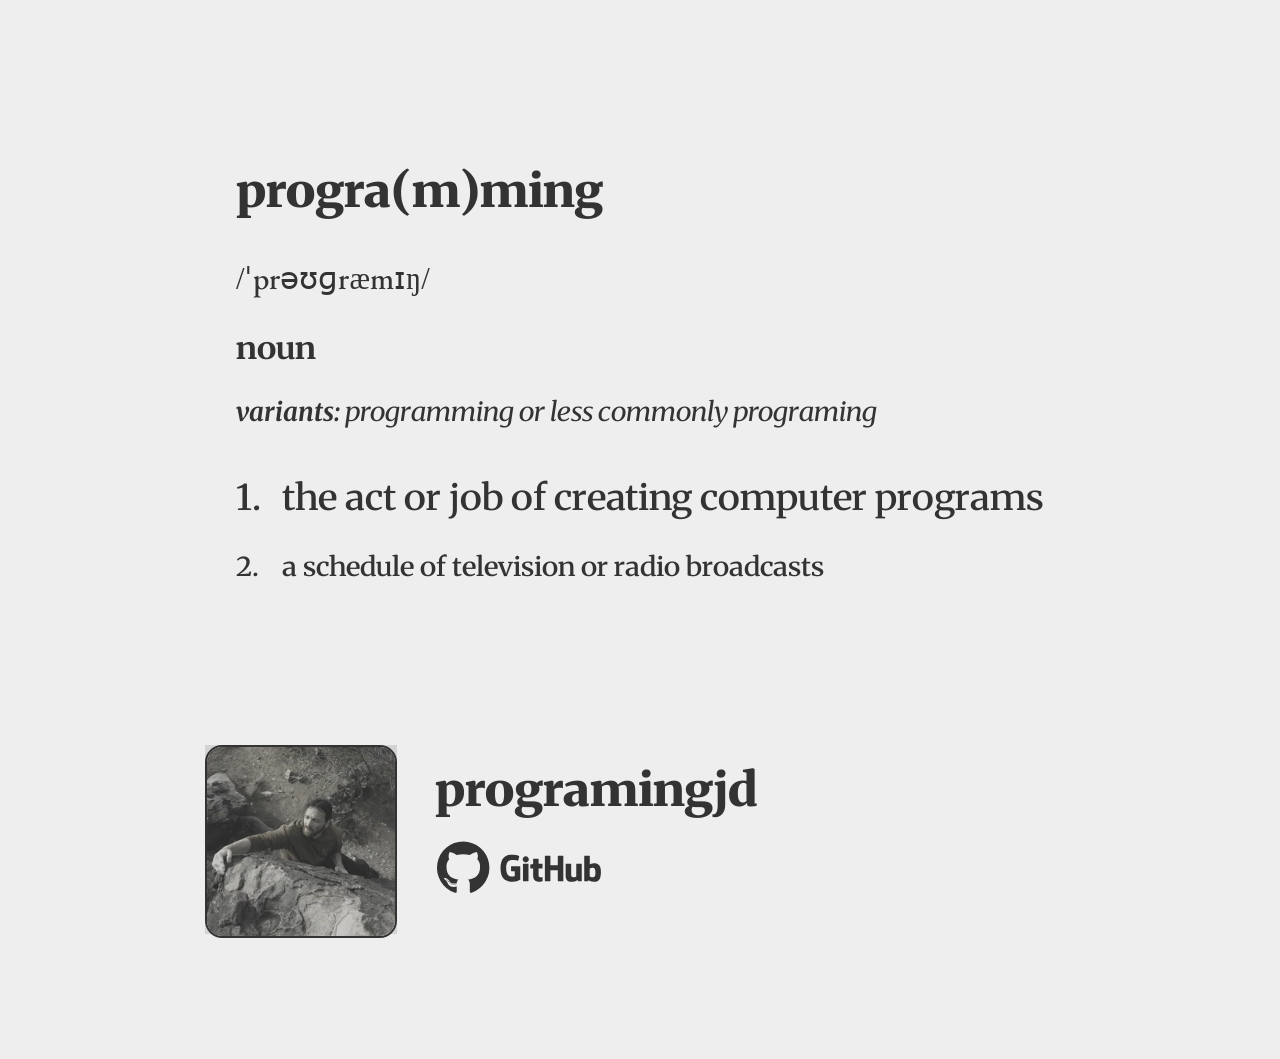
==== index.html @ fe1ec1c2 "optimize load" ====
<!DOCTYPE html>
<html lang="en">
<head>
<meta charset="UTF-8">
<title>programingjd</title>
<meta name="theme-color" content="#661723">
<meta name="description" content="programingjd profile"/>
<meta name="viewport" content="width=device-width, initial-scale=1.0">
<meta name="google" content="notranslate">
<link rel="icon" href="favicon.ico" sizes="16x16">
<link rel="icon" href="favicon.png" sizes="32x32" type="image/png">
<link rel="apple-touch-icon" href="apple.png">
<link rel="manifest" href="/manifest.json">
<link rel="canonical" href="https://about.programingjd.me">
<style>
:root{color-scheme:dark light only;--fg:#ccc;--bg:#222;--adj:0}
@media(prefers-color-scheme:light){:root{--fg:#333;--bg:#eee;--adj:100}}
*{margin:0;padding:0;box-sizing:border-box}
html{width:100%;height:100%;font:clamp(12pt, 2vmin + 1vmax, 24pt) sans-serif;background:var(--bg);color:var(--fg)}
body{min-height:100%;padding:4rem 2rem;display:grid;grid-template-rows:1fr 12ch;gap:6ch;place-content:center}
body>section:first-child{display:grid;place-content:center}
body>section:last-of-type{display:grid;gap:1ch;
  grid-template:
  "a b" 5ch
  "a c" 5ch / 12ch 1fr
}
.custom-font{position:relative}
.custom-font:after{pointer-events:none;position:absolute;content:'';inset:0;background:var(--bg);opacity:1;transition:opacity 600ms ease-in}
/*.custom-font{opacity:0;transition:opacity 600ms ease-in}*/
@media(prefers-reduced-motion:reduce){.custom-font{transition-duration:0ms}}
div[role="term"],section{padding:.5em 1rem}
div[role="term"],h1{font:900 1.5em 'merriweather';font-stretch:112%}
.phonetic{font:500 1em 'ebgaramond'}
.classification{font:700 1em 'merriweather';font-stretch:112%}
.variants{font:calc(300 + var(--adj)) .85em 'merriweather-ital';font-stretch:112%}
div[role="definition"]{font:500 1em 'merriweather';font-stretch:112%}
section>span{font-weight:700;font-stretch:100%}
section{font-weight:calc(200 + var(--adj));counter-reset:dd}
div[role="definition"]{position:relative;counter-increment:dd;padding:.5em 0 .5em 1.5rem}
div[role="definition"]:before{content:counter(dd) ".";position:absolute;left:0}
div[role="definition"]:first-child{font-size:1.15em}
div[role="definition"]:not(:first-child){font-size:.85em}
picture,img{width:auto;height:100%;aspect-ratio:1;background:rgba(127,127,127,0.25);grid-area:a}
img{border:2px solid var(--fg);box-sizing:content-box;border-radius:1ch}
h1{grid-area:b;padding:.5rem .25rem}
svg{height:4ch;width:auto;max-width:20vw}
svg{grid-area:c}
svg path{fill:var(--fg)}
</style>
<noscript><link rel="stylesheet" href="/style.css"></noscript>
</head>
<body class="custom-font">
<section>
<div>
<div role="term">progra(m)ming</div>
<section class="phonetic">/ˈprəʊɡræmɪŋ/</section>
<section class="classification">noun</section>
<section class="variants"><span>variants: </span>programming or less commonly programing</section>
<section class="definitions">
  <div role="definition">the act or job of creating computer programs</div>
  <div role="definition">a schedule of television or radio broadcasts</div>
</section>
</div>
</section>
<section>
<picture>
  <source srcset="/profile_muted_256.webp 256w, /profile_muted_128.webp 128w" sizes="(max-width:400px) 128px,(max-width:1080px) 256px,512px" type="image/webp">
  <source srcset="/profile_muted_256.jpg 256w, /profile_muted_128.jpg 128w" sizes="(max-width:400px) 128px,(max-width:1080px) 256px,512px" type="image/jpeg">
  <img src="data:," alt="muted profile picture">
</picture>
<div><h1>programingjd</h1>
<a href="https://github.com/programingjd" aria-label="github">
<svg xmlns="http://www.w3.org/2000/svg" viewBox="0 0 531 200" xml:space="preserve">
<path d="M268.3 94.3h-24.7c-.6 0-1.1.5-1.1 1.1v12c0 .7.5 1.2 1.1 1.2h9.7v15s-2.2.7-8.2.7c-7 0-16.8-2.5-16.8-24.2 0-21.6 10.2-24.4 19.8-24.4 8.3 0 12 1.4 14.2 2.2.7.2 1.4-.5 1.4-1.2l2.7-11.6a1 1 0 0 0-.4-1c-1-.6-6.6-3.7-20.9-3.7-16.4 0-33.3 7-33.3 40.6s19.3 38.6 35.6 38.6c13.5 0 21.6-5.7 21.6-5.7.4-.2.4-.7.4-.9V95.4c0-.6-.5-1.1-1.1-1.1zM395.2 64.4c0-.6-.5-1.2-1.2-1.2h-13.8c-.7 0-1.2.6-1.2 1.2v26.8h-21.6V64.4c0-.6-.5-1.2-1.1-1.2h-13.9c-.6 0-1.1.6-1.1 1.2V137c0 .6.5 1.1 1.1 1.1h13.9c.6 0 1.1-.5 1.1-1.1v-31H379v31c0 .6.5 1.1 1.1 1.1h14c.6 0 1-.5 1-1.1V64.4z"/>
<path d="M294.4 74c0-5-4-9.1-8.9-9.1-5 0-9 4-9 9s4 9 9 9 9-4 9-9zM293.4 121.7V88.2c0-.7-.5-1.2-1.1-1.2h-13.8c-.7 0-1.2.7-1.2 1.3v48c0 1.4.9 1.8 2 1.8h12.4c1.4 0 1.7-.7 1.7-1.8v-14.6z"/>
<path d="M447.9 87.1H434c-.6 0-1.1.5-1.1 1.2v35.6s-3.5 2.5-8.5 2.5-6.3-2.2-6.3-7.1v-31c0-.7-.5-1.2-1.1-1.2h-14c-.6 0-1.1.5-1.1 1.2v33.4c0 14.4 8 18 19 18 9.2 0 16.5-5.1 16.5-5.1s.3 2.6.5 3c.2.3.6.6 1 .6h8.9c.6 0 1.1-.6 1.1-1.2V88.3c0-.7-.5-1.2-1.1-1.2zM485.5 85.5c-7.8 0-13.1 3.5-13.1 3.5V64.4c0-.6-.5-1.2-1.2-1.2h-13.9c-.6 0-1.1.6-1.1 1.2V137c0 .6.5 1.1 1.1 1.1h9.7c.4 0 .7-.2 1-.6.2-.4.6-3.3.6-3.3s5.6 5.4 16.4 5.4c12.6 0 19.9-6.5 19.9-28.8s-11.6-25.3-19.4-25.3zm-5.4 40.9c-4.8-.2-8-2.3-8-2.3v-23s3.2-2 7-2.3c5-.5 9.8 1 9.8 12.8 0 12.5-2.2 15-8.8 14.8zM333.3 87h-10.4V73.3c0-.6-.3-.8-.9-.8h-14.2c-.5 0-.8.2-.8.7v14.3l-7.6 1.8c-.5.1-.8.6-.8 1.1v9c0 .6.5 1 1.1 1h7.3V122c0 15.9 11.2 17.5 18.7 17.5 3.5 0 7.6-1.1 8.3-1.4.4-.1.6-.6.6-1v-9.8c0-.7-.5-1.2-1.1-1.2l-3.8.2c-5 0-6.8-2.3-6.8-5.4v-20.4h10.4c.6 0 1.1-.5 1.1-1.2V88.2c0-.7-.5-1.2-1.1-1.2z"/>
<path fill-rule="evenodd" clip-rule="evenodd" d="M103 21.7a76.9 76.9 0 0 0-24.3 149.8c3.8.7 5.2-1.6 5.2-3.7v-14.3c-21.5 4.7-26-9-26-9-3.5-9-8.5-11.3-8.5-11.3-7-4.8.5-4.7.5-4.7 7.7.6 11.8 8 11.8 8 6.8 11.7 18 8.3 22.4 6.3.7-5 2.6-8.3 4.8-10.2-17-2-35-8.6-35-38 0-8.4 3-15.3 8-20.7-.9-2-3.5-9.7.7-20.3 0 0 6.4-2.1 21.1 7.8a73.7 73.7 0 0 1 38.5 0c14.7-9.9 21.2-7.8 21.2-7.8a27.6 27.6 0 0 1 .7 20.3c5 5.4 8 12.3 8 20.7 0 29.5-18 36-35.2 37.9 2.8 2.4 5.2 7 5.2 14.2v21.1c0 2 1.3 4.5 5.2 3.7A77 77 0 0 0 103 21.7z"/>
<path d="M55.2 132c-.2.5-.8.6-1.3.3-.6-.2-.9-.8-.7-1.1.2-.4.8-.5 1.3-.3.6.3.9.8.7 1.2zM58.3 135.6c-.3.3-1 .1-1.5-.4-.6-.5-.6-1.3-.3-1.6.4-.3 1.1-.2 1.6.4.5.5.6 1.2.2 1.6zM61.4 140c-.5.3-1.3 0-1.8-.7-.4-.7-.4-1.5 0-1.8.5-.3 1.3 0 1.8.6.4.7.4 1.5 0 1.9zM65.5 144.3c-.4.4-1.3.3-2-.3-.6-.7-.8-1.5-.4-2s1.3-.3 2 .3.9 1.5.4 2zM71.2 146.7c-.1.6-1 1-1.9.7-.9-.3-1.4-1-1.2-1.6.1-.6 1-.9 1.9-.6.8.2 1.4 1 1.2 1.5zM77.5 147.2c0 .6-.7 1.2-1.6 1.2-1 0-1.7-.5-1.7-1.1 0-.7.7-1.2 1.7-1.2.9 0 1.6.5 1.6 1.1zM83.4 146.2c.1.6-.5 1.3-1.4 1.4-1 .2-1.8-.2-1.9-.8 0-.6.6-1.3 1.4-1.4 1-.2 1.8.2 1.9.8zm0 0"/>
</svg>
</a></div>
</section>
<script type="application/ld+json">
{
  "@id": "https://about.programingjd.me",
  "@context": "https://schema.org",
  "@type": "ProfilePage",
  "dateModified": "2024-09-07T12:00:00-02:00",
  "mainEntity": {
    "@type": "Person",
    "name": "Jerome David",
    "alternateName": "programingjd",
    "image": "profile_512.webp",
    "sameAs": [
      "https://github.com/programingjd",
      "https://gitlab.com/programingjd",
      "https://x.com/programingjd",
      "https://discord.com/users/266479829828894721"
    ]
  }
}
</script>
<script type="module">
const style=document.createElement('style');
style.textContent=`
@font-face{
  font-family:"merriweather";
  src:url(
    "[data-uri]"
  ) format("woff2");
  font-weight:300 900;
  font-stretch: 87% 112%;
}
@font-face{
  font-family:"merriweather-ital";
  src:url(
  "[data-uri]"
  ) format("woff2");
  font-weight:300 900;
  font-stretch: 87% 112%;
}
@font-face{
  font-family:"ebgaramond";
  src:url(
  "[data-uri]"
  ) format("woff2");
  font-weight:400 800;
}
.custom-font:after{opacity:0}
`;
document.head.appendChild(style);
</script>
</body>
</html>
---- style.css ----
@font-face{
  font-family:"merriweather";
  src:url(
    "[data-uri]"
  ) format("woff2");
  font-weight:300 900;
  font-stretch: 87% 112%;
}
@font-face{
  font-family:"merriweather-ital";
  src:url(
  "[data-uri]"
  ) format("woff2");
  font-weight:300 900;
  font-stretch: 87% 112%;
}
@font-face{
  font-family:"ebgaramond";
  src:url(
  "[data-uri]"
  ) format("woff2");
  font-weight:400 800;
}
.custom-font{
  opacity:inherit;
}
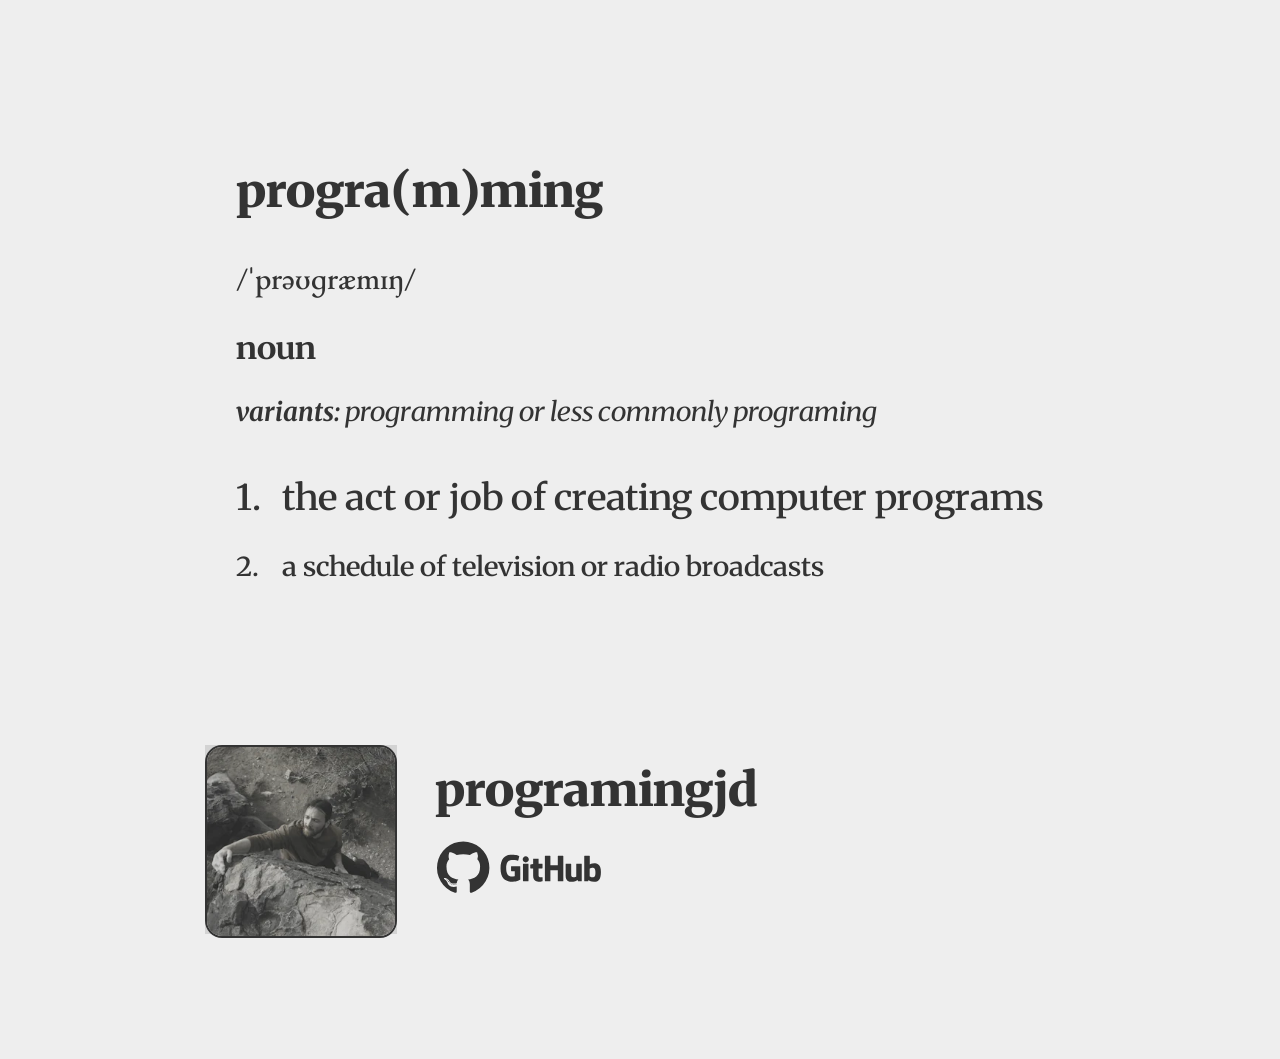
==== commit cf8639d4: "rebuilt eb garamond subset" ====
--- a/index.html
+++ b/index.html
@@ -30,7 +30,7 @@
 @media(prefers-reduced-motion:reduce){.custom-font{transition-duration:0ms}}
 div[role="term"],section{padding:.5em 1rem}
 div[role="term"],h1{font:900 1.5em 'merriweather';font-stretch:112%}
-.phonetic{font:500 1em 'ebgaramond'}
+.phonetic{font:500 1em 'ebgaramond',serif}
 .classification{font:700 1em 'merriweather';font-stretch:112%}
 .variants{font:calc(300 + var(--adj)) .85em 'merriweather-ital';font-stretch:112%}
 div[role="definition"]{font:500 1em 'merriweather';font-stretch:112%}
@@ -121,9 +121,9 @@
 @font-face{
   font-family:"ebgaramond";
   src:url(
-  "[data-uri]"
+  "[data-uri]"
   ) format("woff2");
-  font-weight:400 800;
+  font-weight:500;
 }
 .custom-font:after{opacity:0}
 `;
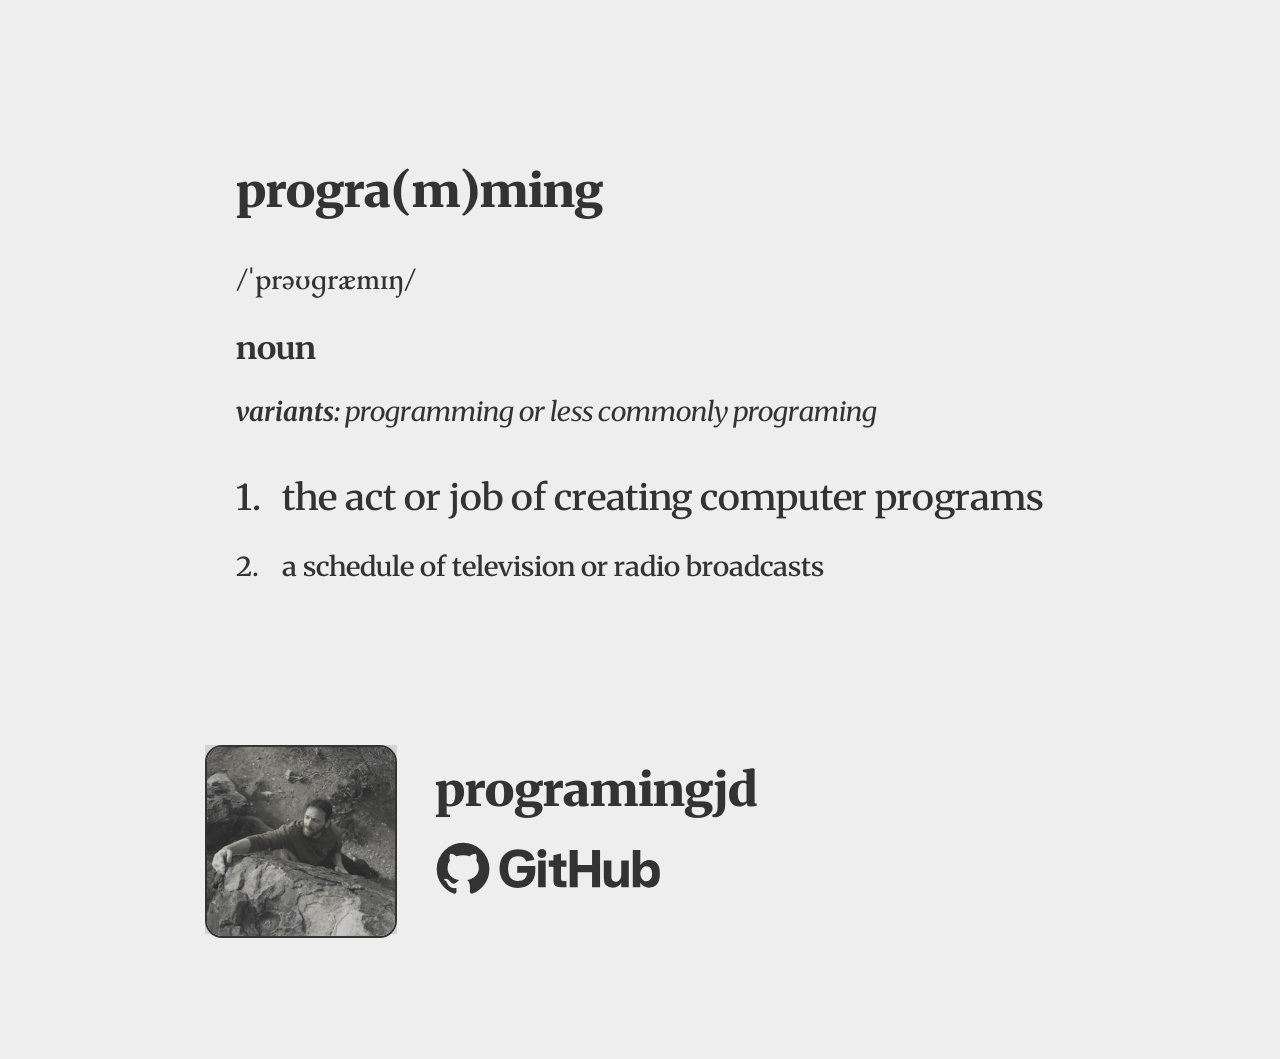
==== commit fe219a61: "-" ====
--- a/index.html
+++ b/index.html
@@ -70,12 +70,8 @@
 </picture>
 <div><h1>programingjd</h1>
 <a href="https://github.com/programingjd" aria-label="github">
-<svg xmlns="http://www.w3.org/2000/svg" viewBox="0 0 531 200" xml:space="preserve">
-<path d="M268.3 94.3h-24.7c-.6 0-1.1.5-1.1 1.1v12c0 .7.5 1.2 1.1 1.2h9.7v15s-2.2.7-8.2.7c-7 0-16.8-2.5-16.8-24.2 0-21.6 10.2-24.4 19.8-24.4 8.3 0 12 1.4 14.2 2.2.7.2 1.4-.5 1.4-1.2l2.7-11.6a1 1 0 0 0-.4-1c-1-.6-6.6-3.7-20.9-3.7-16.4 0-33.3 7-33.3 40.6s19.3 38.6 35.6 38.6c13.5 0 21.6-5.7 21.6-5.7.4-.2.4-.7.4-.9V95.4c0-.6-.5-1.1-1.1-1.1zM395.2 64.4c0-.6-.5-1.2-1.2-1.2h-13.8c-.7 0-1.2.6-1.2 1.2v26.8h-21.6V64.4c0-.6-.5-1.2-1.1-1.2h-13.9c-.6 0-1.1.6-1.1 1.2V137c0 .6.5 1.1 1.1 1.1h13.9c.6 0 1.1-.5 1.1-1.1v-31H379v31c0 .6.5 1.1 1.1 1.1h14c.6 0 1-.5 1-1.1V64.4z"/>
-<path d="M294.4 74c0-5-4-9.1-8.9-9.1-5 0-9 4-9 9s4 9 9 9 9-4 9-9zM293.4 121.7V88.2c0-.7-.5-1.2-1.1-1.2h-13.8c-.7 0-1.2.7-1.2 1.3v48c0 1.4.9 1.8 2 1.8h12.4c1.4 0 1.7-.7 1.7-1.8v-14.6z"/>
-<path d="M447.9 87.1H434c-.6 0-1.1.5-1.1 1.2v35.6s-3.5 2.5-8.5 2.5-6.3-2.2-6.3-7.1v-31c0-.7-.5-1.2-1.1-1.2h-14c-.6 0-1.1.5-1.1 1.2v33.4c0 14.4 8 18 19 18 9.2 0 16.5-5.1 16.5-5.1s.3 2.6.5 3c.2.3.6.6 1 .6h8.9c.6 0 1.1-.6 1.1-1.2V88.3c0-.7-.5-1.2-1.1-1.2zM485.5 85.5c-7.8 0-13.1 3.5-13.1 3.5V64.4c0-.6-.5-1.2-1.2-1.2h-13.9c-.6 0-1.1.6-1.1 1.2V137c0 .6.5 1.1 1.1 1.1h9.7c.4 0 .7-.2 1-.6.2-.4.6-3.3.6-3.3s5.6 5.4 16.4 5.4c12.6 0 19.9-6.5 19.9-28.8s-11.6-25.3-19.4-25.3zm-5.4 40.9c-4.8-.2-8-2.3-8-2.3v-23s3.2-2 7-2.3c5-.5 9.8 1 9.8 12.8 0 12.5-2.2 15-8.8 14.8zM333.3 87h-10.4V73.3c0-.6-.3-.8-.9-.8h-14.2c-.5 0-.8.2-.8.7v14.3l-7.6 1.8c-.5.1-.8.6-.8 1.1v9c0 .6.5 1 1.1 1h7.3V122c0 15.9 11.2 17.5 18.7 17.5 3.5 0 7.6-1.1 8.3-1.4.4-.1.6-.6.6-1v-9.8c0-.7-.5-1.2-1.1-1.2l-3.8.2c-5 0-6.8-2.3-6.8-5.4v-20.4h10.4c.6 0 1.1-.5 1.1-1.2V88.2c0-.7-.5-1.2-1.1-1.2z"/>
-<path fill-rule="evenodd" clip-rule="evenodd" d="M103 21.7a76.9 76.9 0 0 0-24.3 149.8c3.8.7 5.2-1.6 5.2-3.7v-14.3c-21.5 4.7-26-9-26-9-3.5-9-8.5-11.3-8.5-11.3-7-4.8.5-4.7.5-4.7 7.7.6 11.8 8 11.8 8 6.8 11.7 18 8.3 22.4 6.3.7-5 2.6-8.3 4.8-10.2-17-2-35-8.6-35-38 0-8.4 3-15.3 8-20.7-.9-2-3.5-9.7.7-20.3 0 0 6.4-2.1 21.1 7.8a73.7 73.7 0 0 1 38.5 0c14.7-9.9 21.2-7.8 21.2-7.8a27.6 27.6 0 0 1 .7 20.3c5 5.4 8 12.3 8 20.7 0 29.5-18 36-35.2 37.9 2.8 2.4 5.2 7 5.2 14.2v21.1c0 2 1.3 4.5 5.2 3.7A77 77 0 0 0 103 21.7z"/>
-<path d="M55.2 132c-.2.5-.8.6-1.3.3-.6-.2-.9-.8-.7-1.1.2-.4.8-.5 1.3-.3.6.3.9.8.7 1.2zM58.3 135.6c-.3.3-1 .1-1.5-.4-.6-.5-.6-1.3-.3-1.6.4-.3 1.1-.2 1.6.4.5.5.6 1.2.2 1.6zM61.4 140c-.5.3-1.3 0-1.8-.7-.4-.7-.4-1.5 0-1.8.5-.3 1.3 0 1.8.6.4.7.4 1.5 0 1.9zM65.5 144.3c-.4.4-1.3.3-2-.3-.6-.7-.8-1.5-.4-2s1.3-.3 2 .3.9 1.5.4 2zM71.2 146.7c-.1.6-1 1-1.9.7-.9-.3-1.4-1-1.2-1.6.1-.6 1-.9 1.9-.6.8.2 1.4 1 1.2 1.5zM77.5 147.2c0 .6-.7 1.2-1.6 1.2-1 0-1.7-.5-1.7-1.1 0-.7.7-1.2 1.7-1.2.9 0 1.6.5 1.6 1.1zM83.4 146.2c.1.6-.5 1.3-1.4 1.4-1 .2-1.8-.2-1.9-.8 0-.6.6-1.3 1.4-1.4 1-.2 1.8.2 1.9.8zm0 0"/>
+<svg xmlns="http://www.w3.org/2000/svg" viewBox="0 0 1024 291">
+  <path d="M132 195c-29-3-49-24-49-51q0-18 10-31c-3-7-2-22 1-29q15 0 27 10 13-3 28-4 16 1 28 4c6-6 18-11 27-10 3 6 4 22 1 29q11 13 11 31c0 27-21 47-50 51q11 8 12 27v23q2 11 12 8c40-15 71-55 71-104a112 112 0 1 0-224 0c0 49 31 89 72 104q11 2 12-8v-17l-10 2q-21 0-30-23-3-8-10-10-3 0-3-2 1-5 9-5t17 12q6 10 15 9 7 0 14-7zM468 226V113h32v113zm94 0q-30 0-29-28v-59h-20v-26h20V90l32-7v30h23v26h-23v52q0 9 9 9h14v26zm223 2q-38 0-38-39v-76h32v68q0 21 18 22c14 0 24-13 24-30v-60h32v113h-32v-19q-10 20-36 21m154 0q-25-1-37-21v19h-32V68h32v65c7-13 22-23 37-23q47 1 46 59 0 58-46 59m-12-27q26-1 25-32 1-31-25-32c-13 0-24 13-25 31v1c1 19 12 32 25 32M697 68v64h-61V68h-34v158h34v-63h61v63h34V68zM381 229c-47 0-77-32-77-82 0-51 31-82 78-82q59 1 70 44l-35 8q-6-23-35-23-41 0-42 53 0 52 41 53 40-1 41-41v-7l8 13h-51v-29h77v18c0 48-28 75-75 75m103-127q18-1 19-19-1-18-19-19c-10 0-19 8-19 19s9 19 19 19"/>
 </svg>
 </a></div>
 </section>
@@ -84,7 +80,7 @@
   "@id": "https://about.programingjd.me",
   "@context": "https://schema.org",
   "@type": "ProfilePage",
-  "dateModified": "2024-09-07T12:00:00-02:00",
+  "dateModified": "2026-03-22T12:00:00-02:00",
   "mainEntity": {
     "@type": "Person",
     "name": "Jerome David",
--- a/style.css
+++ b/style.css
@@ -1,24 +1,18 @@
 @font-face{
   font-family:"merriweather";
-  src:url(
-    "[data-uri]"
-  ) format("woff2");
+  src:url("[data-uri]") format("woff2");
   font-weight:300 900;
   font-stretch: 87% 112%;
 }
 @font-face{
   font-family:"merriweather-ital";
-  src:url(
-  "[data-uri]"
-  ) format("woff2");
+  src:url("[data-uri]") format("woff2");
   font-weight:300 900;
   font-stretch: 87% 112%;
 }
 @font-face{
   font-family:"ebgaramond";
-  src:url(
-  "[data-uri]"
-  ) format("woff2");
+  src:url("[data-uri]") format("woff2");
   font-weight:400 800;
 }
 .custom-font{
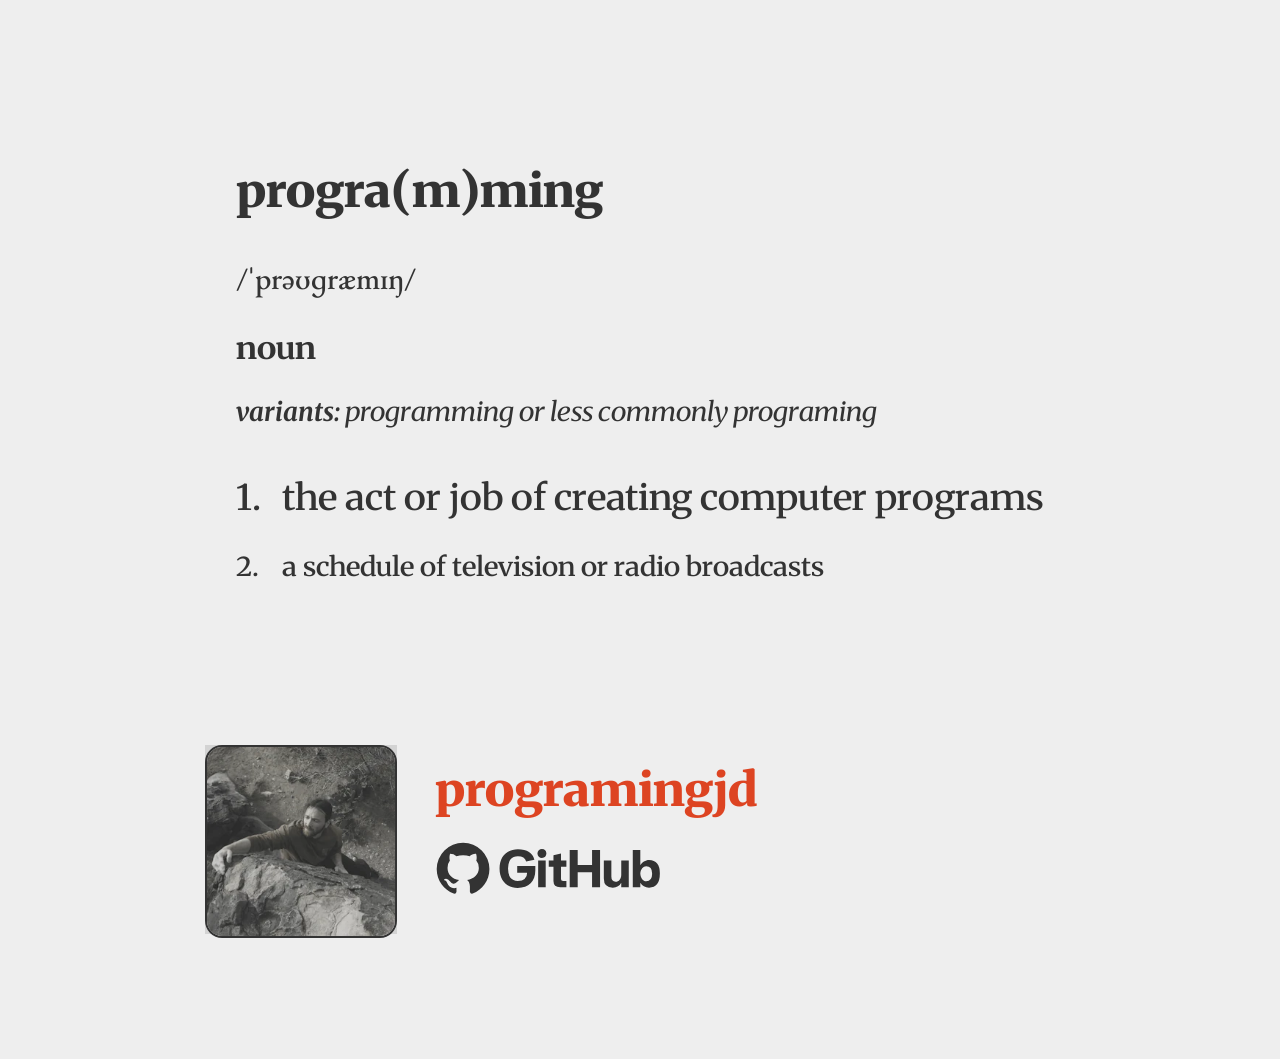
==== commit 16fa9472: "-" ====
--- a/index.html
+++ b/index.html
@@ -13,7 +13,12 @@
 <link rel="manifest" href="/manifest.json">
 <link rel="canonical" href="https://about.programingjd.me">
 <style>
-:root{color-scheme:dark light only;--fg:#ccc;--bg:#222;--adj:0}
+:root{
+  --fg:#ccc;--bg:#222;--adj:0;--link:#3ce;--accent:#d42;
+  --bg:light-dark()
+  color-scheme:dark light only;
+  accent-color:var(--accent);
+}
 @media(prefers-color-scheme:light){:root{--fg:#333;--bg:#eee;--adj:100}}
 *{margin:0;padding:0;box-sizing:border-box}
 html{width:100%;height:100%;font:clamp(12pt, 2vmin + 1vmax, 24pt) sans-serif;background:var(--bg);color:var(--fg)}
@@ -42,10 +47,12 @@
 div[role="definition"]:not(:first-child){font-size:.85em}
 picture,img{width:auto;height:100%;aspect-ratio:1;background:rgba(127,127,127,0.25);grid-area:a}
 img{border:2px solid var(--fg);box-sizing:content-box;border-radius:1ch}
-h1{grid-area:b;padding:.5rem .25rem}
+h1{grid-area:b;padding:.5rem .25rem;color:var(--accent)}
 svg{height:4ch;width:auto;max-width:20vw}
 svg{grid-area:c}
-svg path{fill:var(--fg)}
+svg path{color:inherit;fill:currentColor}
+a{color:inherit}
+a:hover{color:var(--link)}
 </style>
 <noscript><link rel="stylesheet" href="/style.css"></noscript>
 </head>
--- a/style.css
+++ b/style.css
@@ -2,13 +2,13 @@
   font-family:"merriweather";
   src:url("[data-uri]") format("woff2");
   font-weight:300 900;
-  font-stretch: 87% 112%;
+  font-stretch:87% 112%;
 }
 @font-face{
   font-family:"merriweather-ital";
   src:url("[data-uri]") format("woff2");
   font-weight:300 900;
-  font-stretch: 87% 112%;
+  font-stretch:87% 112%;
 }
 @font-face{
   font-family:"ebgaramond";
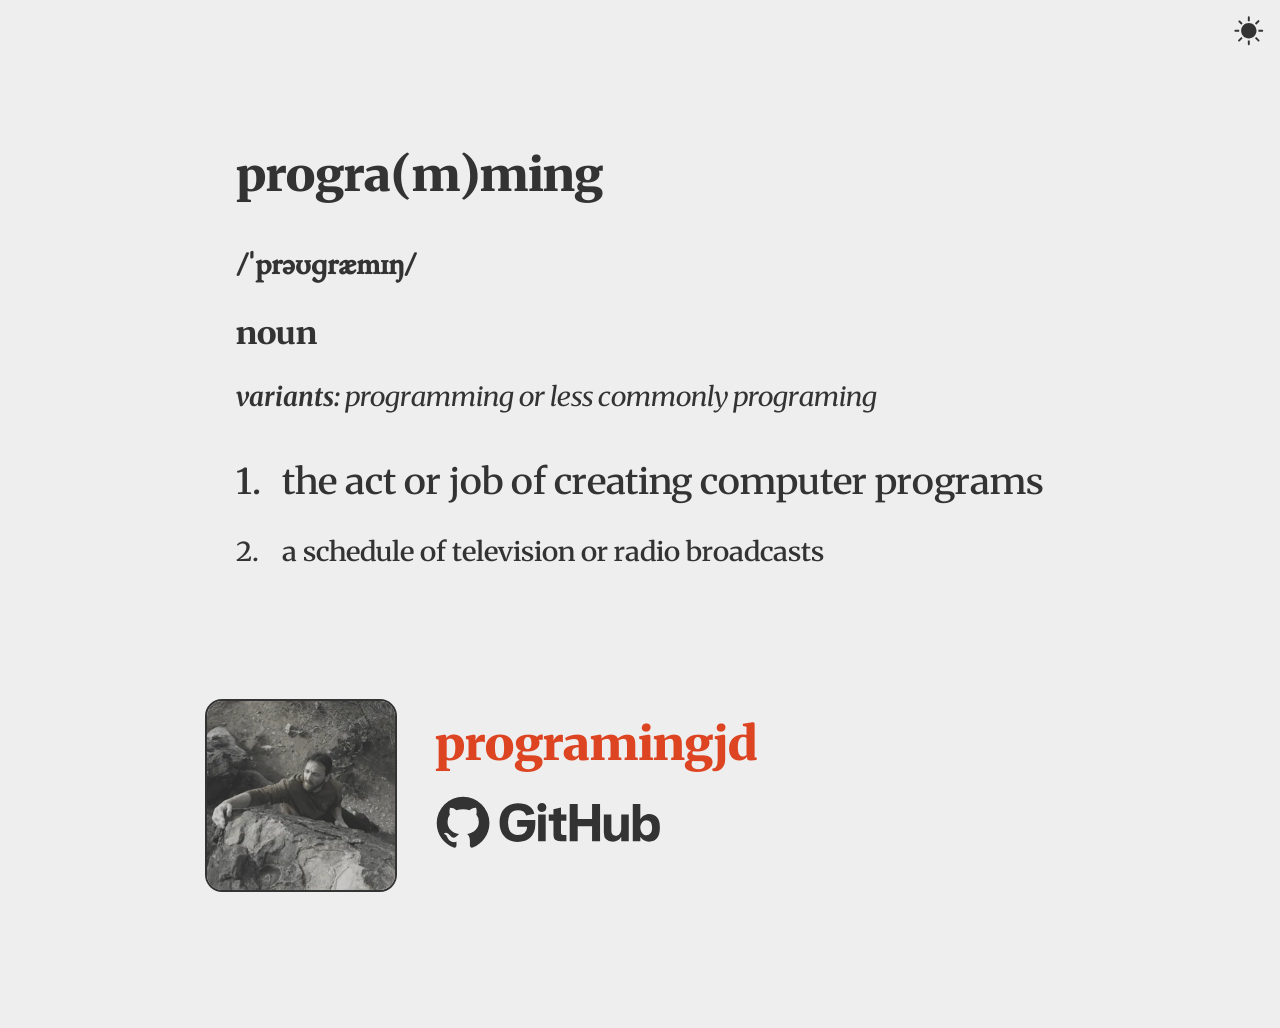
==== commit 00ef8a4c: "-" ====
--- a/index.html
+++ b/index.html
@@ -3,7 +3,7 @@
 <head>
 <meta charset="UTF-8">
 <title>programingjd</title>
-<meta name="theme-color" content="#661723">
+<meta name="theme-color" content="#d42">
 <meta name="description" content="programingjd profile"/>
 <meta name="viewport" content="width=device-width, initial-scale=1.0">
 <meta name="google" content="notranslate">
@@ -13,75 +13,179 @@
 <link rel="manifest" href="/manifest.json">
 <link rel="canonical" href="https://about.programingjd.me">
 <style>
-:root{
-  --fg:#ccc;--bg:#222;--adj:0;--link:#3ce;--accent:#d42;
-  --bg:light-dark()
+html{
+  --foreground-color:light-dark(#333,#ccc);
+  --background-color:light-dark(#eee,#222);
+  --link-color:#3ce;--accent-color:#d42;
+  --font-weight-adjustment:0;
   color-scheme:dark light only;
-  accent-color:var(--accent);
-}
-@media(prefers-color-scheme:light){:root{--fg:#333;--bg:#eee;--adj:100}}
-*{margin:0;padding:0;box-sizing:border-box}
-html{width:100%;height:100%;font:clamp(12pt, 2vmin + 1vmax, 24pt) sans-serif;background:var(--bg);color:var(--fg)}
-body{min-height:100%;padding:4rem 2rem;display:grid;grid-template-rows:1fr 12ch;gap:6ch;place-content:center}
-body>section:first-child{display:grid;place-content:center}
-body>section:last-of-type{display:grid;gap:1ch;
-  grid-template:
-  "a b" 5ch
-  "a c" 5ch / 12ch 1fr
+  accent-color:var(--accent-color);
+  width:100%;height:100%;
+  font:calc(400 + var(--font-weight-adjustment)) clamp(12pt, 2vmin + 1vmax, 24pt) sans-serif;
+  background:var(--background-color);
+  color:var(--foreground-color);
+}
+:is(*){margin:0;padding:0;box-sizing:border-box}
+a{color:inherit}
+a:hover{color:var(--link-color)}
+body{
+  min-height:100%;padding:4rem 2rem;
+  display:grid;grid-template-rows:1fr 12ch;gap:6ch;place-content:center;
+  main{
+    display:grid;place-content:center;
+    section{
+      font-weight:calc(200 + var(--font-weight-adjustment));
+      counter-reset:dd;
+      &>span{font-weight:700;font-stretch:100%}
+    }
+    div[role="term"],section{padding:.5em 1rem}
+    div[role="term"]{font:900 1.5em 'merriweather';font-stretch:112%}
+    .phonetic{font:calc(500 + var(--font-weight-adjustment)) 1em 'ebgaramond',serif}
+    .classification{font:calc(700  + var(--font-weight-adjustment)) 1em 'merriweather';font-stretch:112%}
+    .variants{font:calc(300 + var(--font-weight-adjustment)) .85em 'merriweather-ital';font-stretch:112%}
+    div[role="definition"]{
+      position:relative;counter-increment:dd;padding:.5em 0 .5em 1.5rem;
+      font:500 .85em 'merriweather';font-stretch:112%;
+      &:before{content:counter(dd) ".";position:absolute;left:0}
+      &:first-child{font-size:1.15em}
+    }
+  }
+  footer{
+    display:grid;gap:1ch;
+    grid-template:
+      "a b" 5ch
+      "a c" 5ch / 12ch 1fr;
+    picture,img{
+      grid-area:a;
+      width:auto;height:100%;aspect-ratio:1;
+    }
+    img{
+      box-sizing:content-box;
+      border:2px solid var(--foreground-color);border-radius:1ch;
+    }
+    h1{
+      font:900 1.5em 'merriweather';font-stretch:112%;
+      grid-area:b;
+      padding:.5rem .25rem;
+      color:var(--accent-color);
+    }
+    svg{
+      grid-area:c;
+      height:4ch;width:auto;max-width:20vw;
+      path{color:inherit;fill:currentColor}
+    }
+  }
+  header{
+    position:absolute;
+    top:0;left:0;right:0;
+    display:grid;
+    justify-content:end;
+    div{
+      display:grid;
+      place-items:center;
+      &:hover{color:var(--link-color)}
+      input.color-scheme{
+        position:absolute;
+        inset:0;
+        appearance:none;margin:0;padding:0;
+        cursor:pointer;
+        &~svg{
+          display:none;
+          padding:.5em;
+          width:2em;height:2em;
+          path{fill:currentColor}
+        }
+      }
+    }
+  }
 }
 .custom-font{position:relative}
-.custom-font:after{pointer-events:none;position:absolute;content:'';inset:0;background:var(--bg);opacity:1;transition:opacity 600ms ease-in}
-/*.custom-font{opacity:0;transition:opacity 600ms ease-in}*/
-@media(prefers-reduced-motion:reduce){.custom-font{transition-duration:0ms}}
-div[role="term"],section{padding:.5em 1rem}
-div[role="term"],h1{font:900 1.5em 'merriweather';font-stretch:112%}
-.phonetic{font:500 1em 'ebgaramond',serif}
-.classification{font:700 1em 'merriweather';font-stretch:112%}
-.variants{font:calc(300 + var(--adj)) .85em 'merriweather-ital';font-stretch:112%}
-div[role="definition"]{font:500 1em 'merriweather';font-stretch:112%}
-section>span{font-weight:700;font-stretch:100%}
-section{font-weight:calc(200 + var(--adj));counter-reset:dd}
-div[role="definition"]{position:relative;counter-increment:dd;padding:.5em 0 .5em 1.5rem}
-div[role="definition"]:before{content:counter(dd) ".";position:absolute;left:0}
-div[role="definition"]:first-child{font-size:1.15em}
-div[role="definition"]:not(:first-child){font-size:.85em}
-picture,img{width:auto;height:100%;aspect-ratio:1;background:rgba(127,127,127,0.25);grid-area:a}
-img{border:2px solid var(--fg);box-sizing:content-box;border-radius:1ch}
-h1{grid-area:b;padding:.5rem .25rem;color:var(--accent)}
-svg{height:4ch;width:auto;max-width:20vw}
-svg{grid-area:c}
-svg path{color:inherit;fill:currentColor}
-a{color:inherit}
-a:hover{color:var(--link)}
+.custom-font::after{
+  content:'';
+  pointer-events:none;
+  position:absolute;
+  inset:0;
+  background:var(--background-color);
+  opacity:1;
+}
+@media(prefers-color-scheme:light){
+  :root{
+    color-scheme:light only;
+    --font-weight-adjustment:100;
+    &:has(header input:checked){
+      color-scheme:dark only;
+      --font-weight-adjustment:0;
+    }
+    header input.color-scheme{
+      &~svg.light{display:block}
+      &~svg.dark{display:none}
+      &:checked{
+        &~svg.light{display:none}
+        &~svg.dark{display:block}
+      }
+    }
+  }
+}
+@media(prefers-color-scheme:dark){
+  :root{
+    color-scheme:dark only;
+    --font-weight-adjustment:0;
+    &:has(header input:checked){
+      color-scheme:light only;
+      --font-weight-adjustment:100;
+    }
+    header input.color-scheme{
+      &~svg.light{display:none}
+      &~svg.dark{display:block}
+      &:checked{
+        &~svg.light{display:block}
+        &~svg.dark{display:none}
+      }
+    }
+  }
+}
+@media not (prefers-reduced-motion:reduce){
+  body.custom-font:after{transition:opacity 600ms ease-in}
+}
+/*img{border:2px solid var(--fg);box-sizing:content-box;border-radius:1ch}*/
 </style>
 <noscript><link rel="stylesheet" href="/style.css"></noscript>
 </head>
 <body class="custom-font">
-<section>
-<div>
-<div role="term">progra(m)ming</div>
-<section class="phonetic">/ˈprəʊɡræmɪŋ/</section>
-<section class="classification">noun</section>
-<section class="variants"><span>variants: </span>programming or less commonly programing</section>
-<section class="definitions">
-  <div role="definition">the act or job of creating computer programs</div>
-  <div role="definition">a schedule of television or radio broadcasts</div>
-</section>
-</div>
-</section>
-<section>
-<picture>
-  <source srcset="/profile_muted_256.webp 256w, /profile_muted_128.webp 128w" sizes="(max-width:400px) 128px,(max-width:1080px) 256px,512px" type="image/webp">
-  <source srcset="/profile_muted_256.jpg 256w, /profile_muted_128.jpg 128w" sizes="(max-width:400px) 128px,(max-width:1080px) 256px,512px" type="image/jpeg">
-  <img src="data:," alt="muted profile picture">
-</picture>
-<div><h1>programingjd</h1>
-<a href="https://github.com/programingjd" aria-label="github">
-<svg xmlns="http://www.w3.org/2000/svg" viewBox="0 0 1024 291">
-  <path d="M132 195c-29-3-49-24-49-51q0-18 10-31c-3-7-2-22 1-29q15 0 27 10 13-3 28-4 16 1 28 4c6-6 18-11 27-10 3 6 4 22 1 29q11 13 11 31c0 27-21 47-50 51q11 8 12 27v23q2 11 12 8c40-15 71-55 71-104a112 112 0 1 0-224 0c0 49 31 89 72 104q11 2 12-8v-17l-10 2q-21 0-30-23-3-8-10-10-3 0-3-2 1-5 9-5t17 12q6 10 15 9 7 0 14-7zM468 226V113h32v113zm94 0q-30 0-29-28v-59h-20v-26h20V90l32-7v30h23v26h-23v52q0 9 9 9h14v26zm223 2q-38 0-38-39v-76h32v68q0 21 18 22c14 0 24-13 24-30v-60h32v113h-32v-19q-10 20-36 21m154 0q-25-1-37-21v19h-32V68h32v65c7-13 22-23 37-23q47 1 46 59 0 58-46 59m-12-27q26-1 25-32 1-31-25-32c-13 0-24 13-25 31v1c1 19 12 32 25 32M697 68v64h-61V68h-34v158h34v-63h61v63h34V68zM381 229c-47 0-77-32-77-82 0-51 31-82 78-82q59 1 70 44l-35 8q-6-23-35-23-41 0-42 53 0 52 41 53 40-1 41-41v-7l8 13h-51v-29h77v18c0 48-28 75-75 75m103-127q18-1 19-19-1-18-19-19c-10 0-19 8-19 19s9 19 19 19"/>
-</svg>
-</a></div>
-</section>
+<header>
+  <div>
+    <input class="color-scheme" type="checkbox" title="Toggle Light/Dark Mode">
+    <svg class="light" xmlns="http://www.w3.org/2000/svg" viewBox="0 0 256 256"><path d="M136 16q-1-7-8-8-7 1-8 8v32h16zM54 43l23 23-11 11-23-23a8 8 0 0 1 11-11m-6 77H16q-7 1-8 8 1 7 8 8h32zm-5 82 23-23 11 11-23 23a8 8 0 1 1-11-11m77 6v32q1 7 8 8 7-1 8-8v-32zm82 5-23-23 11-11 23 23a8 8 0 1 1-11 11m6-77h32q7-1 8-8-1-7-8-8h-32zm5-82-23 23-11-11 23-23a8 8 0 1 1 11 11M192 128c0 35-29 64-64 64s-64-29-64-64 29-64 64-64 64 29 64 64"></path></svg>
+    <svg class="dark" xmlns="http://www.w3.org/2000/svg" viewBox="0 0 256 256"><path d="M184 160q22 0 40-10l17-8-6 18A112 112 0 1 1 96 21l18-6-8 17Q96 51 96 72c0 49 39 88 88 88"></path></svg>
+  </div>
+</header>
+<main>
+  <div>
+    <div role="term">progra(m)ming</div>
+    <section class="phonetic">/ˈprəʊɡræmɪŋ/</section>
+    <section class="classification">noun</section>
+    <section class="variants"><span>variants: </span>programming or less commonly programing</section>
+    <section class="definitions">
+      <div role="definition">the act or job of creating computer programs</div>
+      <div role="definition">a schedule of television or radio broadcasts</div>
+    </section>
+  </div>
+</main>
+<footer>
+  <picture>
+    <source srcset="/profile_muted_256.webp 256w, /profile_muted_128.webp 128w" sizes="(max-width:400px) 128px,(max-width:1080px) 256px,512px" type="image/webp">
+    <source srcset="/profile_muted_256.jpg 256w, /profile_muted_128.jpg 128w" sizes="(max-width:400px) 128px,(max-width:1080px) 256px,512px" type="image/jpeg">
+    <img src="data:," alt="muted profile picture">
+  </picture>
+  <div>
+    <h1>programingjd</h1>
+    <a href="https://github.com/programingjd" aria-label="github">
+      <svg xmlns="http://www.w3.org/2000/svg" viewBox="0 0 1024 291">
+        <path d="M132 195c-29-3-49-24-49-51q0-18 10-31c-3-7-2-22 1-29q15 0 27 10 13-3 28-4 16 1 28 4c6-6 18-11 27-10 3 6 4 22 1 29q11 13 11 31c0 27-21 47-50 51q11 8 12 27v23q2 11 12 8c40-15 71-55 71-104a112 112 0 1 0-224 0c0 49 31 89 72 104q11 2 12-8v-17l-10 2q-21 0-30-23-3-8-10-10-3 0-3-2 1-5 9-5t17 12q6 10 15 9 7 0 14-7zM468 226V113h32v113zm94 0q-30 0-29-28v-59h-20v-26h20V90l32-7v30h23v26h-23v52q0 9 9 9h14v26zm223 2q-38 0-38-39v-76h32v68q0 21 18 22c14 0 24-13 24-30v-60h32v113h-32v-19q-10 20-36 21m154 0q-25-1-37-21v19h-32V68h32v65c7-13 22-23 37-23q47 1 46 59 0 58-46 59m-12-27q26-1 25-32 1-31-25-32c-13 0-24 13-25 31v1c1 19 12 32 25 32M697 68v64h-61V68h-34v158h34v-63h61v63h34V68zM381 229c-47 0-77-32-77-82 0-51 31-82 78-82q59 1 70 44l-35 8q-6-23-35-23-41 0-42 53 0 52 41 53 40-1 41-41v-7l8 13h-51v-29h77v18c0 48-28 75-75 75m103-127q18-1 19-19-1-18-19-19c-10 0-19 8-19 19s9 19 19 19"/>
+      </svg>
+    </a>
+  </div>
+</footer>
 <script type="application/ld+json">
 {
   "@id": "https://about.programingjd.me",
@@ -128,8 +232,9 @@
   ) format("woff2");
   font-weight:500;
 }
-.custom-font:after{opacity:0}
+.custom-font::after{opacity:0}
 `;
+await new Promise(r=>setTimeout(r,0));
 document.head.appendChild(style);
 </script>
 </body>
--- a/style.css
+++ b/style.css
@@ -15,6 +15,4 @@
   src:url("[data-uri]") format("woff2");
   font-weight:400 800;
 }
-.custom-font{
-  opacity:inherit;
-}
+.custom-font::after{opacity:0}
